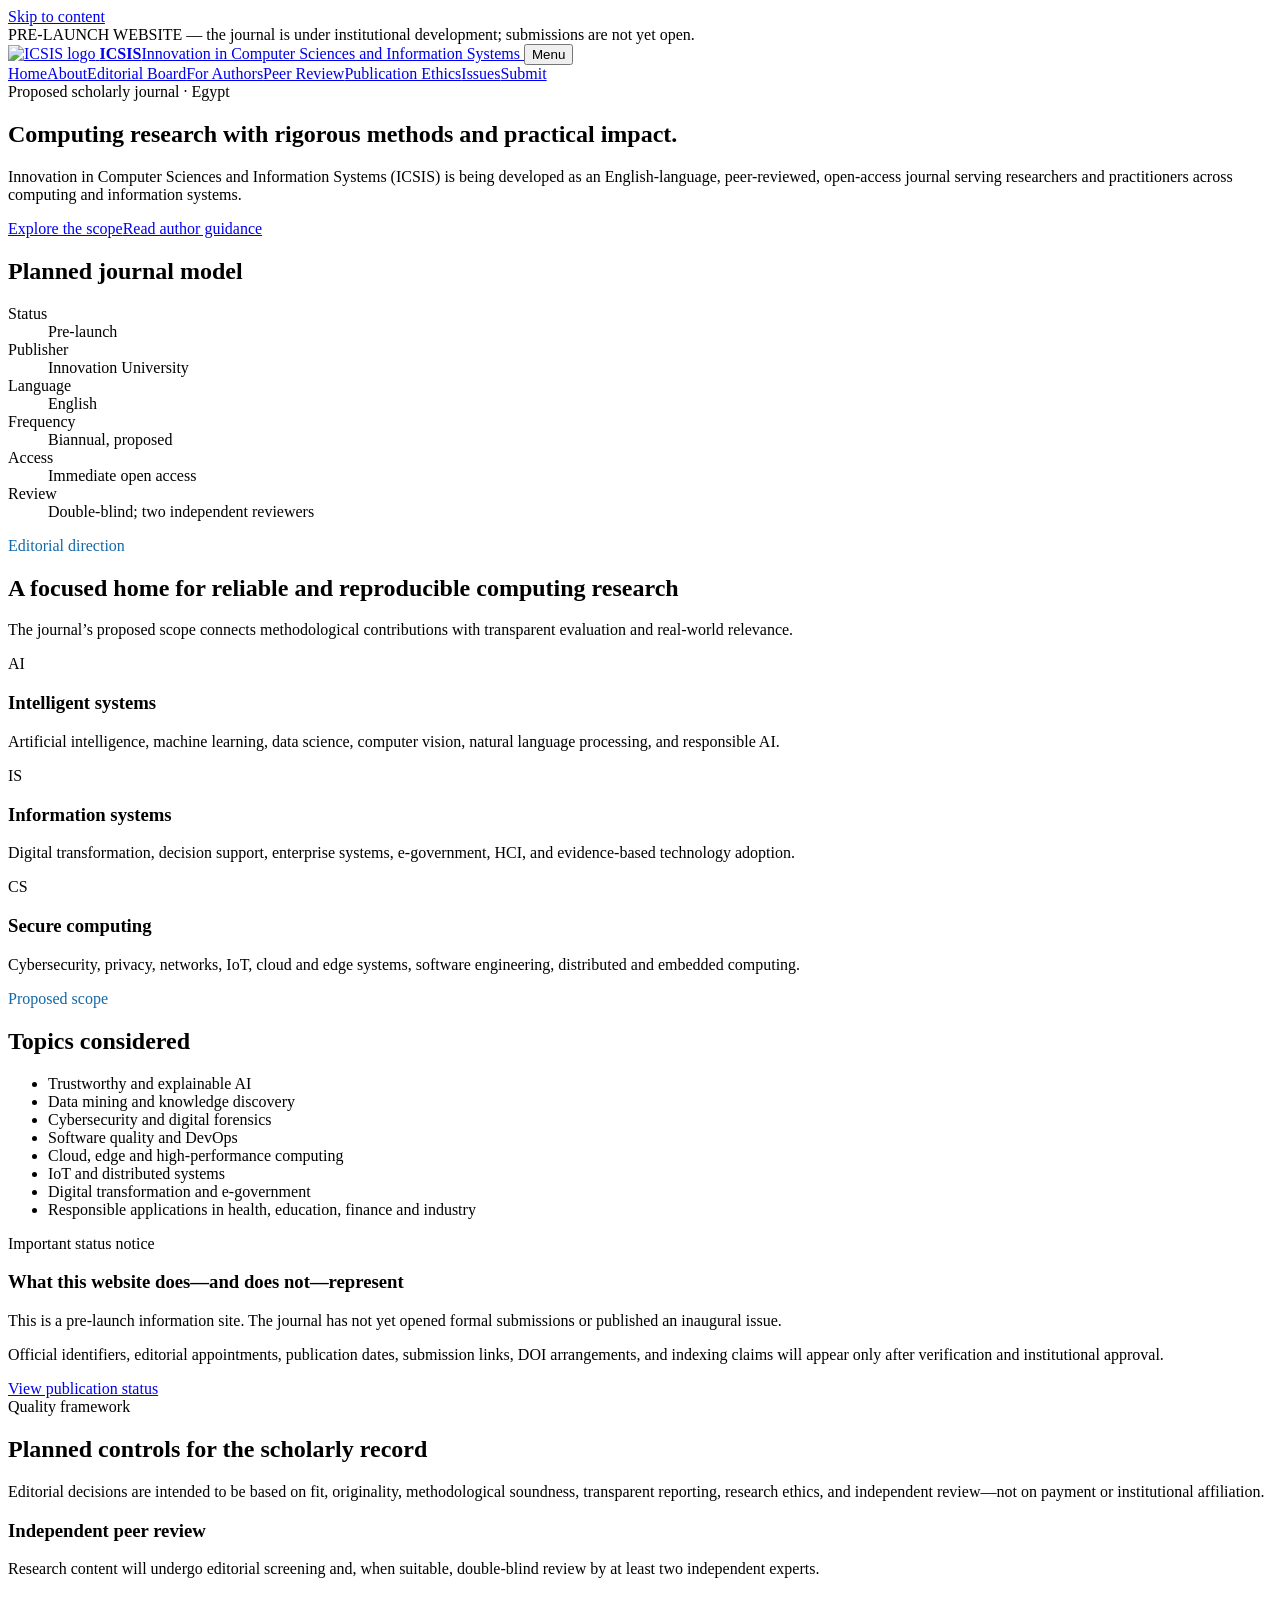
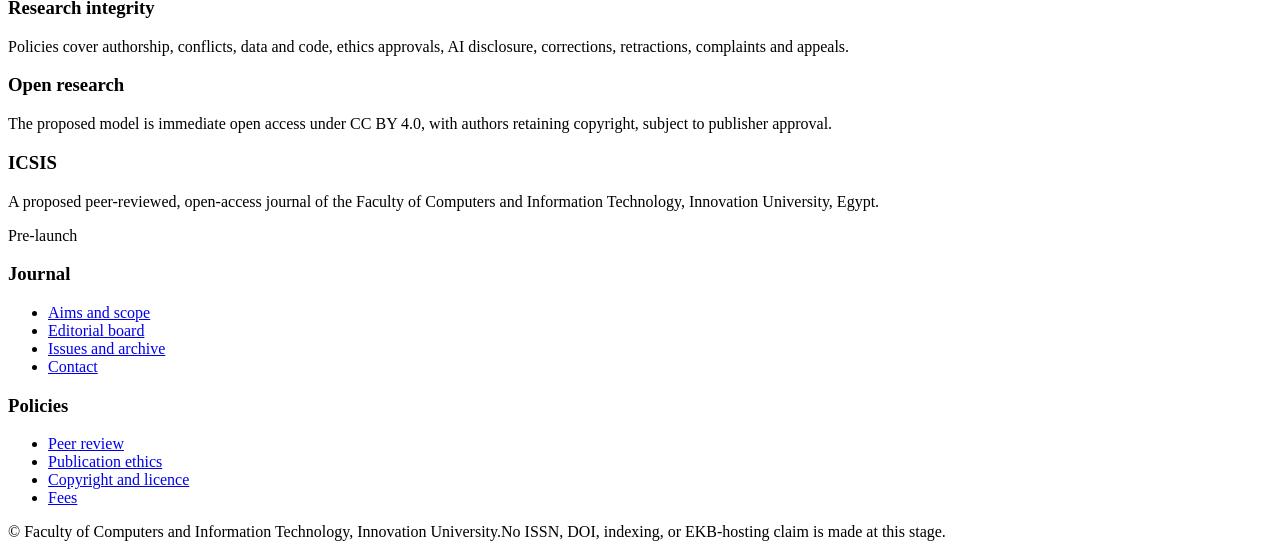
==== index.html @ dca1636f "Add files via upload" ====
<!doctype html><html lang="en"><head><meta charset="utf-8"><meta name="viewport" content="width=device-width,initial-scale=1"><meta name="description" content="ICSIS pre-launch journal website."><meta name="robots" content="noindex,nofollow"><title>Home | ICSIS</title><link rel="icon" href="assets/logo.svg" type="image/svg+xml"><link rel="stylesheet" href="assets/styles.css"></head><body><a class="skip-link" href="#main">Skip to content</a>
<div class="status-bar">PRE-LAUNCH WEBSITE — the journal is under institutional development; submissions are not yet open.</div>
<header class="site-header">
  <div class="container header-inner">
    <a class="brand" href="index.html" aria-label="ICSIS home">
      <img class="brand-mark" src="assets/logo.svg" alt="ICSIS logo">
      <span class="brand-text"><strong>ICSIS</strong><span>Innovation in Computer Sciences and Information Systems</span></span>
    </a>
    <button class="nav-toggle" type="button" aria-expanded="false" aria-controls="site-nav">Menu</button>
    <nav class="site-nav" id="site-nav" aria-label="Primary navigation"><a href="index.html" aria-current="page">Home</a><a href="about.html">About</a><a href="editorial-board.html">Editorial Board</a><a href="authors.html">For Authors</a><a href="peer-review.html">Peer Review</a><a href="ethics.html">Publication Ethics</a><a href="current-issue.html">Issues</a><a href="submit.html" class="nav-cta">Submit</a></nav>
  </div>
</header><main id="main">
<section class="hero"><div class="container hero-grid"><div><span class="eyebrow">Proposed scholarly journal · Egypt</span><h1>Computing research with rigorous methods and practical impact.</h1><p>Innovation in Computer Sciences and Information Systems (ICSIS) is being developed as an English-language, peer-reviewed, open-access journal serving researchers and practitioners across computing and information systems.</p><div class="actions"><a class="btn btn-primary" href="about.html">Explore the scope</a><a class="btn btn-secondary" href="authors.html">Read author guidance</a></div></div><aside class="hero-card" aria-label="Planned journal model"><h2>Planned journal model</h2><dl><div class="fact"><dt>Status</dt><dd>Pre-launch</dd></div><div class="fact"><dt>Publisher</dt><dd>Innovation University</dd></div><div class="fact"><dt>Language</dt><dd>English</dd></div><div class="fact"><dt>Frequency</dt><dd>Biannual, proposed</dd></div><div class="fact"><dt>Access</dt><dd>Immediate open access</dd></div><div class="fact"><dt>Review</dt><dd>Double-blind; two independent reviewers</dd></div></dl></aside></div></section>
<section class="section"><div class="container"><div class="section-head"><span class="eyebrow" style="color:#1468a8">Editorial direction</span><h2>A focused home for reliable and reproducible computing research</h2><p>The journal’s proposed scope connects methodological contributions with transparent evaluation and real-world relevance.</p></div><div class="grid-3"><article class="card"><div class="card-icon">AI</div><h3>Intelligent systems</h3><p>Artificial intelligence, machine learning, data science, computer vision, natural language processing, and responsible AI.</p></article><article class="card"><div class="card-icon">IS</div><h3>Information systems</h3><p>Digital transformation, decision support, enterprise systems, e-government, HCI, and evidence-based technology adoption.</p></article><article class="card"><div class="card-icon">CS</div><h3>Secure computing</h3><p>Cybersecurity, privacy, networks, IoT, cloud and edge systems, software engineering, distributed and embedded computing.</p></article></div></div></section>
<section class="section section-soft"><div class="container grid-2"><div><div class="section-head"><span class="eyebrow" style="color:#1468a8">Proposed scope</span><h2>Topics considered</h2></div><ul class="topic-list"><li>Trustworthy and explainable AI</li><li>Data mining and knowledge discovery</li><li>Cybersecurity and digital forensics</li><li>Software quality and DevOps</li><li>Cloud, edge and high-performance computing</li><li>IoT and distributed systems</li><li>Digital transformation and e-government</li><li>Responsible applications in health, education, finance and industry</li></ul></div><div class="card"><span class="badge badge-warn">Important status notice</span><h3>What this website does—and does not—represent</h3><p>This is a pre-launch information site. The journal has not yet opened formal submissions or published an inaugural issue.</p><p>Official identifiers, editorial appointments, publication dates, submission links, DOI arrangements, and indexing claims will appear only after verification and institutional approval.</p><a class="btn btn-dark" href="current-issue.html">View publication status</a></div></div></section>
<section class="section section-dark"><div class="container"><div class="section-head"><span class="eyebrow">Quality framework</span><h2>Planned controls for the scholarly record</h2><p>Editorial decisions are intended to be based on fit, originality, methodological soundness, transparent reporting, research ethics, and independent review—not on payment or institutional affiliation.</p></div><div class="grid-3"><article class="card"><h3>Independent peer review</h3><p>Research content will undergo editorial screening and, when suitable, double-blind review by at least two independent experts.</p></article><article class="card"><h3>Research integrity</h3><p>Policies cover authorship, conflicts, data and code, ethics approvals, AI disclosure, corrections, retractions, complaints and appeals.</p></article><article class="card"><h3>Open research</h3><p>The proposed model is immediate open access under CC BY 4.0, with authors retaining copyright, subject to publisher approval.</p></article></div></div></section>
</main><footer class="site-footer">
  <div class="container">
    <div class="footer-grid">
      <div><h3>ICSIS</h3><p>A proposed peer-reviewed, open-access journal of the Faculty of Computers and Information Technology, Innovation University, Egypt.</p><p><span class="badge badge-warn">Pre-launch</span></p></div>
      <div><h3>Journal</h3><ul class="footer-links"><li><a href="about.html">Aims and scope</a></li><li><a href="editorial-board.html">Editorial board</a></li><li><a href="current-issue.html">Issues and archive</a></li><li><a href="contact.html">Contact</a></li></ul></div>
      <div><h3>Policies</h3><ul class="footer-links"><li><a href="peer-review.html">Peer review</a></li><li><a href="ethics.html">Publication ethics</a></li><li><a href="authors.html#copyright">Copyright and licence</a></li><li><a href="authors.html#fees">Fees</a></li></ul></div>
    </div>
    <div class="footer-bottom"><span>© <span data-year></span> Faculty of Computers and Information Technology, Innovation University.</span><span>No ISSN, DOI, indexing, or EKB-hosting claim is made at this stage.</span></div>
  </div>
</footer><script src="assets/script.js"></script></body></html>
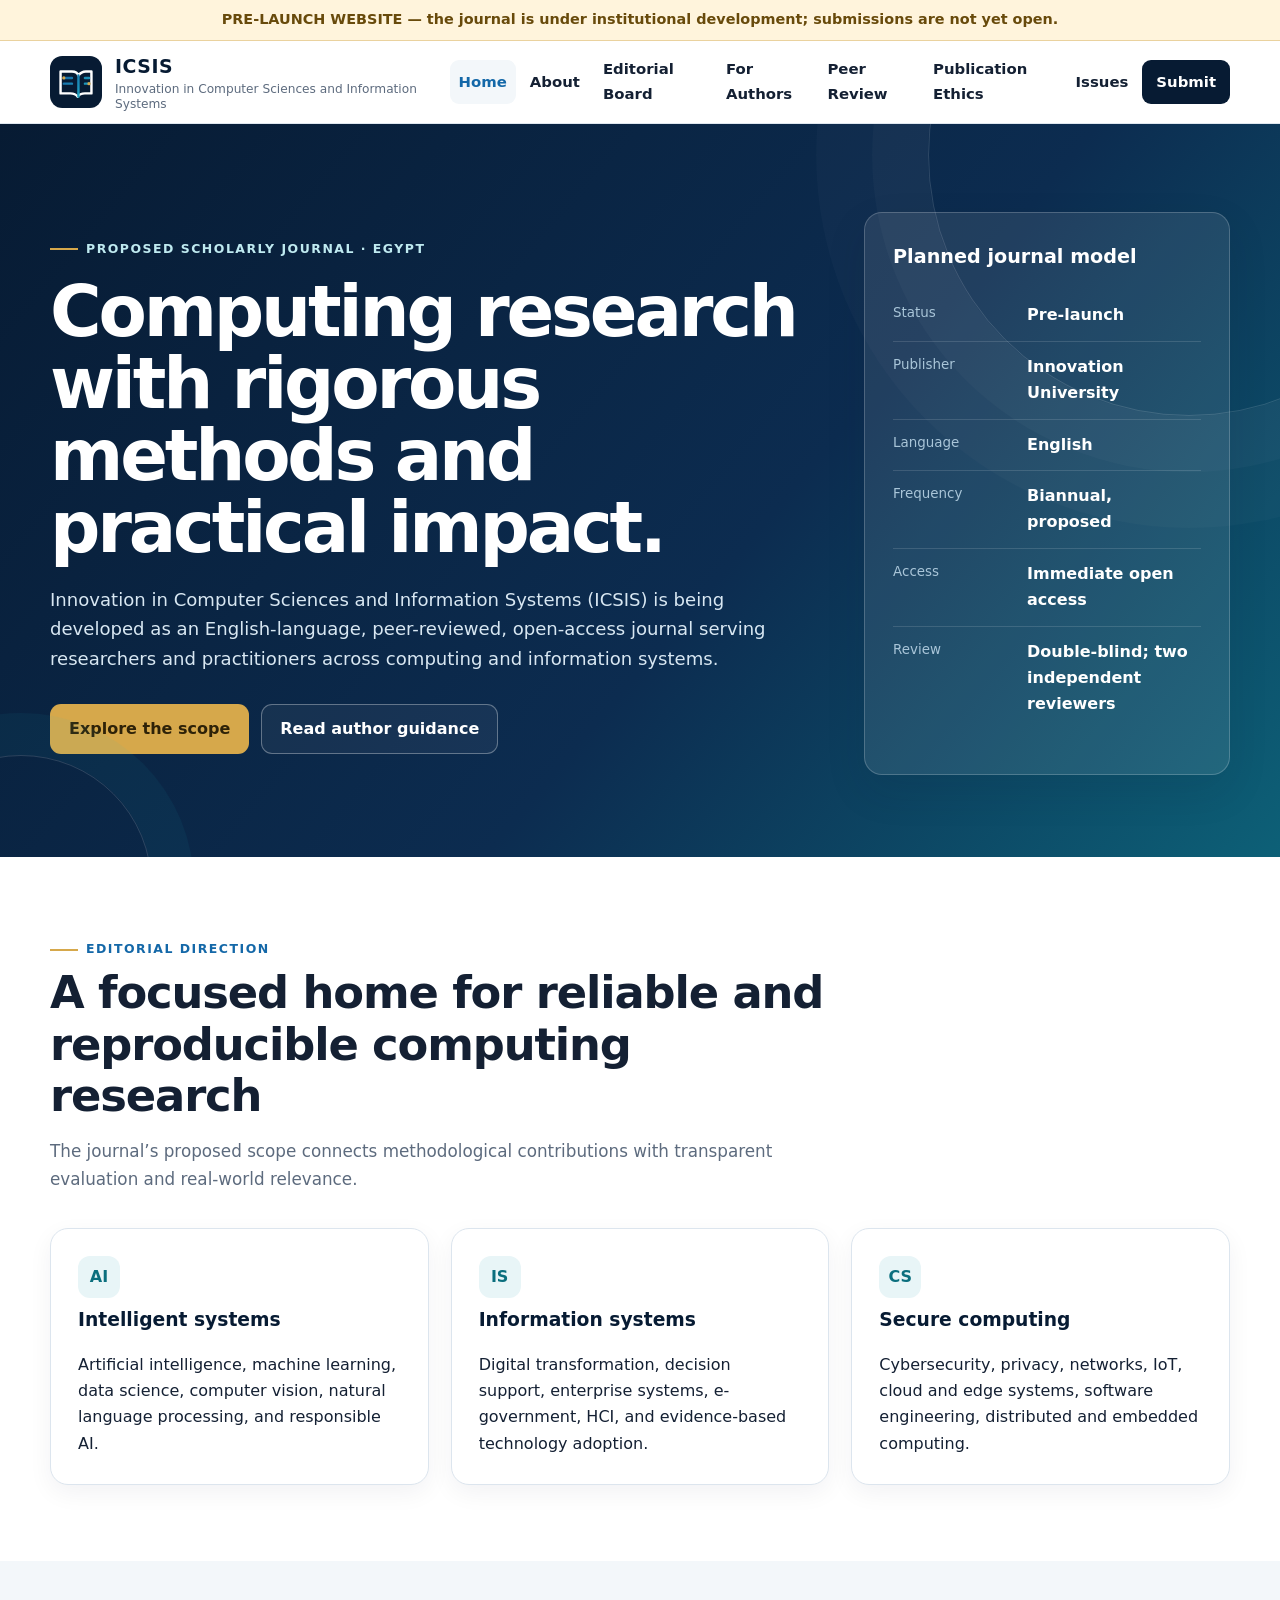
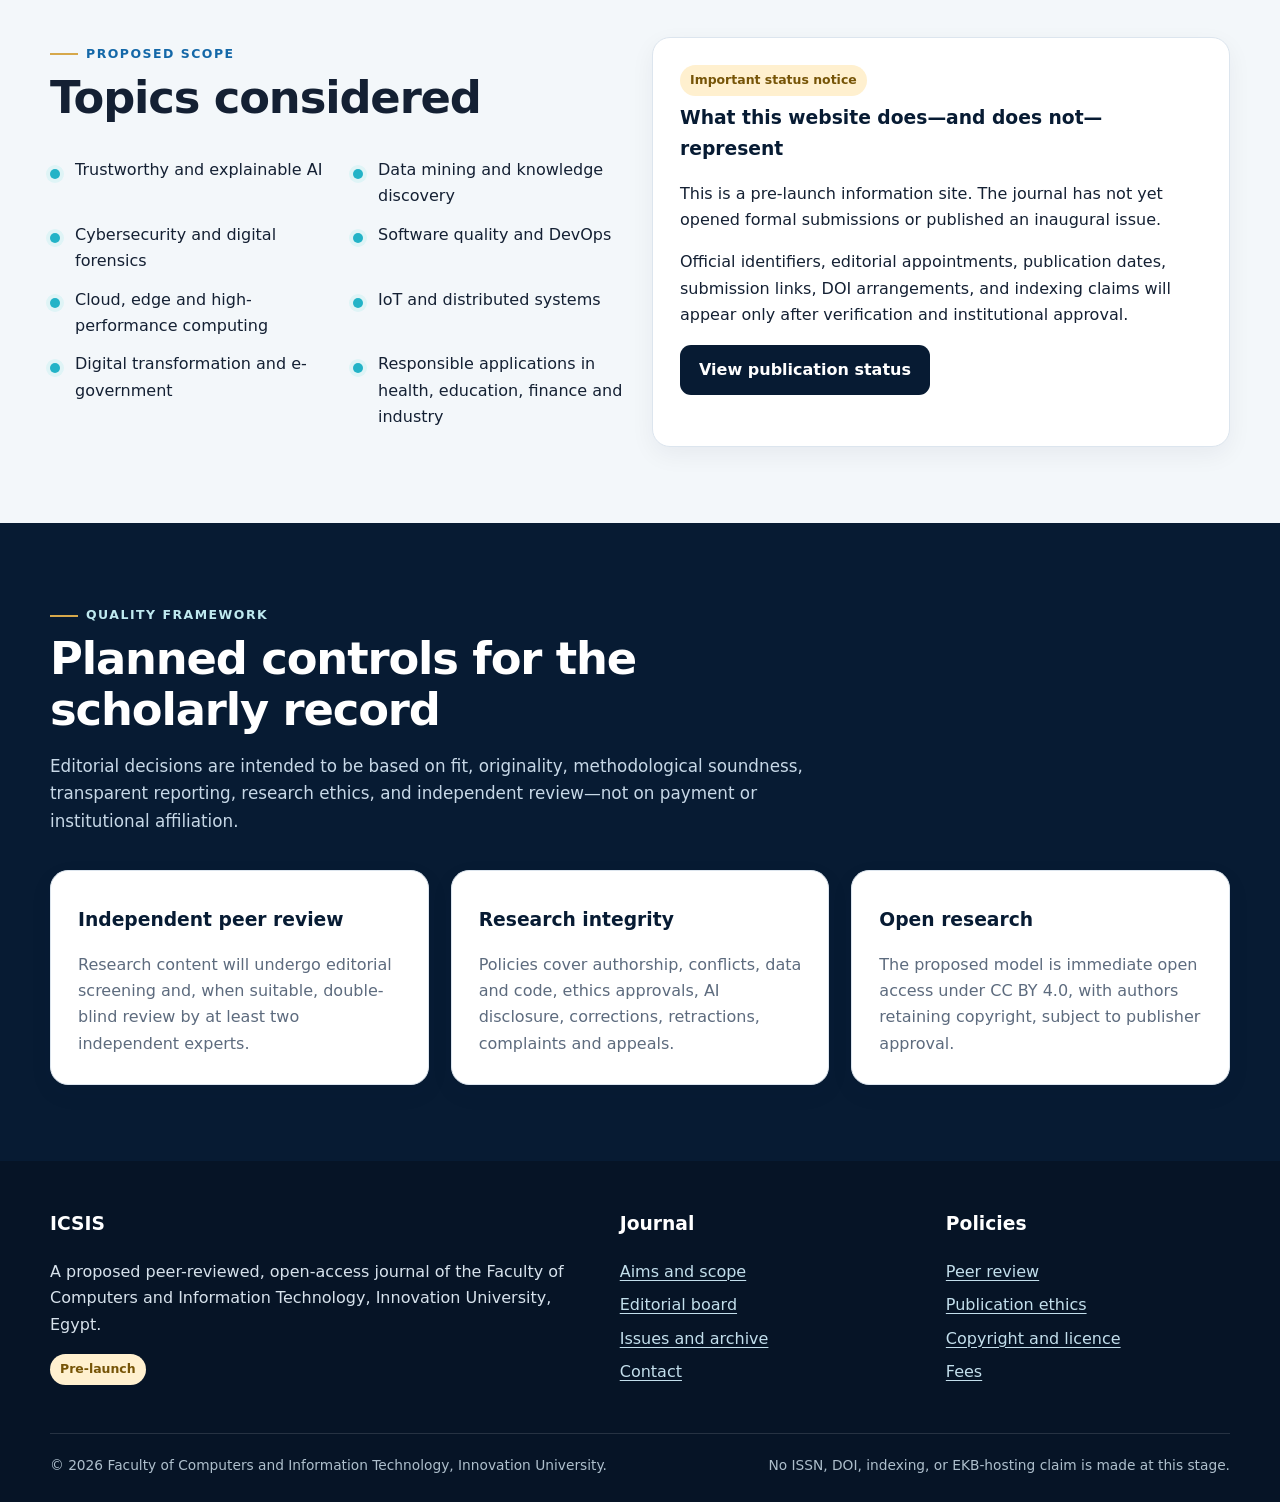
==== commit 9860d586: "Add files via upload" ====
--- a/index.html
+++ b/index.html
@@ -1,9 +1,9 @@
-<!doctype html><html lang="en"><head><meta charset="utf-8"><meta name="viewport" content="width=device-width,initial-scale=1"><meta name="description" content="ICSIS pre-launch journal website."><meta name="robots" content="noindex,nofollow"><title>Home | ICSIS</title><link rel="icon" href="assets/logo.svg" type="image/svg+xml"><link rel="stylesheet" href="assets/styles.css"></head><body><a class="skip-link" href="#main">Skip to content</a>
+<!doctype html><html lang="en"><head><meta charset="utf-8"><meta name="viewport" content="width=device-width,initial-scale=1"><meta name="description" content="ICSIS pre-launch journal website."><meta name="robots" content="noindex,nofollow"><title>Home | ICSIS</title><link rel="icon" href="logo.svg" type="image/svg+xml"><link rel="stylesheet" href="styles.css"></head><body><a class="skip-link" href="#main">Skip to content</a>
 <div class="status-bar">PRE-LAUNCH WEBSITE — the journal is under institutional development; submissions are not yet open.</div>
 <header class="site-header">
   <div class="container header-inner">
     <a class="brand" href="index.html" aria-label="ICSIS home">
-      <img class="brand-mark" src="assets/logo.svg" alt="ICSIS logo">
+      <img class="brand-mark" src="logo.svg" alt="ICSIS logo">
       <span class="brand-text"><strong>ICSIS</strong><span>Innovation in Computer Sciences and Information Systems</span></span>
     </a>
     <button class="nav-toggle" type="button" aria-expanded="false" aria-controls="site-nav">Menu</button>
@@ -23,4 +23,4 @@
     </div>
     <div class="footer-bottom"><span>© <span data-year></span> Faculty of Computers and Information Technology, Innovation University.</span><span>No ISSN, DOI, indexing, or EKB-hosting claim is made at this stage.</span></div>
   </div>
-</footer><script src="assets/script.js"></script></body></html>+</footer><script src="script.js"></script></body></html>
--- a/styles.css
+++ b/styles.css
@@ -0,0 +1,173 @@
+
+:root {
+  --navy: #071b33;
+  --navy-2: #0c2c50;
+  --blue: #1468a8;
+  --cyan: #23b3c7;
+  --gold: #d6a84b;
+  --ink: #142033;
+  --muted: #5d6b7e;
+  --line: #dce5ee;
+  --soft: #f3f7fa;
+  --white: #ffffff;
+  --danger: #a83b32;
+  --success: #1d704e;
+  --max: 1180px;
+  --shadow: 0 16px 40px rgba(7, 27, 51, .10);
+  --radius: 18px;
+}
+* { box-sizing: border-box; }
+html { scroll-behavior: smooth; }
+body {
+  margin: 0;
+  color: var(--ink);
+  font-family: Inter, ui-sans-serif, system-ui, -apple-system, BlinkMacSystemFont, "Segoe UI", Arial, sans-serif;
+  line-height: 1.65;
+  background: var(--white);
+}
+a { color: var(--blue); text-decoration-thickness: 1px; text-underline-offset: 3px; }
+a:hover { color: var(--navy); }
+img, svg { max-width: 100%; }
+.container { width: min(var(--max), calc(100% - 38px)); margin-inline: auto; }
+.skip-link { position: absolute; left: -9999px; top: 8px; z-index: 9999; background: #fff; color: #000; padding: 10px 14px; }
+.skip-link:focus { left: 8px; }
+.status-bar {
+  background: #fff4dc;
+  color: #684a0b;
+  border-bottom: 1px solid #ead29e;
+  text-align: center;
+  padding: 8px 18px;
+  font-size: .9rem;
+  font-weight: 700;
+}
+.site-header {
+  position: sticky; top: 0; z-index: 1000;
+  background: rgba(255,255,255,.96);
+  backdrop-filter: blur(14px);
+  border-bottom: 1px solid rgba(220,229,238,.9);
+}
+.header-inner { min-height: 82px; display: flex; align-items: center; justify-content: space-between; gap: 24px; }
+.brand { display: flex; align-items: center; gap: 13px; text-decoration: none; min-width: 280px; }
+.brand-mark { width: 52px; height: 52px; flex: 0 0 auto; }
+.brand-text strong { display:block; color: var(--navy); font-size: 1.18rem; letter-spacing: .03em; }
+.brand-text span { display:block; color: var(--muted); font-size: .76rem; line-height: 1.25; }
+.nav-toggle { display:none; border:1px solid var(--line); background:#fff; border-radius:10px; padding:9px 11px; font:inherit; }
+.site-nav { display:flex; align-items:center; gap: 5px; }
+.site-nav a { color: var(--ink); text-decoration:none; font-weight:650; font-size:.93rem; padding:10px 9px; border-radius:9px; }
+.site-nav a:hover, .site-nav a[aria-current="page"] { background: var(--soft); color: var(--blue); }
+.site-nav .nav-cta { background: var(--navy); color:#fff; padding-inline:14px; }
+.site-nav .nav-cta:hover { background:var(--blue); color:#fff; }
+.hero {
+  position: relative; overflow:hidden;
+  background: linear-gradient(130deg, var(--navy) 0%, var(--navy-2) 58%, #0d6077 100%);
+  color:#fff; padding: 88px 0 82px;
+}
+.hero:before, .hero:after { content:""; position:absolute; border-radius:50%; border:1px solid rgba(255,255,255,.14); }
+.hero:before { width:520px; height:520px; right:-170px; top:-230px; box-shadow:0 0 0 56px rgba(255,255,255,.025), 0 0 0 112px rgba(255,255,255,.018); }
+.hero:after { width:260px; height:260px; left:-110px; bottom:-160px; box-shadow:0 0 0 42px rgba(35,179,199,.06); }
+.hero-grid { position:relative; display:grid; grid-template-columns: 1.35fr .65fr; gap:54px; align-items:center; }
+.eyebrow { display:inline-flex; align-items:center; gap:8px; text-transform:uppercase; letter-spacing:.12em; font-size:.78rem; font-weight:800; color:#bfeaf0; }
+.eyebrow:before { content:""; width:28px; height:2px; background:var(--gold); }
+h1 { font-size: clamp(2.35rem, 5.5vw, 4.7rem); line-height:1.02; margin:18px 0 20px; letter-spacing:-.045em; }
+.hero p { font-size:1.13rem; color:#d8e7f2; max-width:760px; }
+.actions { display:flex; flex-wrap:wrap; gap:12px; margin-top:30px; }
+.btn { display:inline-flex; align-items:center; justify-content:center; gap:8px; min-height:46px; padding:11px 18px; border-radius:11px; border:1px solid transparent; text-decoration:none; font-weight:750; }
+.btn-primary { background:var(--gold); color:#2e2208; }
+.btn-primary:hover { background:#edc876; color:#1c1608; }
+.btn-secondary { border-color:rgba(255,255,255,.32); color:#fff; background:rgba(255,255,255,.05); }
+.btn-secondary:hover { background:rgba(255,255,255,.13); color:#fff; }
+.btn-dark { background:var(--navy); color:#fff; }
+.btn-dark:hover { background:var(--blue); color:#fff; }
+.hero-card { background:rgba(255,255,255,.09); border:1px solid rgba(255,255,255,.2); border-radius:var(--radius); padding:28px; box-shadow:var(--shadow); }
+.hero-card h2 { margin:0 0 18px; font-size:1.2rem; }
+.fact { display:grid; grid-template-columns:120px 1fr; gap:14px; padding:12px 0; border-top:1px solid rgba(255,255,255,.13); }
+.fact:first-of-type { border-top:0; }
+.fact dt { color:#a9c5d8; font-size:.84rem; }
+.fact dd { margin:0; font-weight:700; }
+.section { padding:76px 0; }
+.section-soft { background:var(--soft); }
+.section-dark { background:var(--navy); color:#fff; }
+.section-head { max-width:780px; margin-bottom:34px; }
+.section-head h2, .page-hero h1 { color:inherit; }
+.section-head h2 { font-size:clamp(1.9rem,3.5vw,3rem); line-height:1.15; margin:7px 0 12px; letter-spacing:-.025em; }
+.section-head p { color:var(--muted); font-size:1.05rem; }
+.section-dark .section-head p { color:#c7d8e7; }
+.grid-3 { display:grid; grid-template-columns:repeat(3,1fr); gap:22px; }
+.grid-2 { display:grid; grid-template-columns:repeat(2,1fr); gap:24px; }
+.card { background:#fff; border:1px solid var(--line); border-radius:var(--radius); padding:27px; box-shadow:0 8px 24px rgba(7,27,51,.055); }
+.card h3 { margin:7px 0 10px; color:var(--navy); }
+.card p:last-child { margin-bottom:0; }
+.card-icon { width:42px; height:42px; display:grid; place-items:center; border-radius:12px; background:#e8f5f7; color:#0b6f7e; font-weight:900; }
+.topic-list { display:grid; grid-template-columns:repeat(2,1fr); gap:12px 28px; padding:0; list-style:none; }
+.topic-list li { position:relative; padding-left:25px; }
+.topic-list li:before { content:""; position:absolute; left:0; top:.72em; width:10px; height:10px; border-radius:50%; background:var(--cyan); box-shadow:0 0 0 4px #dff4f6; }
+.notice { border-left:5px solid var(--gold); background:#fff8e7; padding:18px 20px; border-radius:0 12px 12px 0; color:#59410d; }
+.notice-danger { border-color:#bd4b42; background:#fff0ef; color:#6f2620; }
+.notice-info { border-color:var(--blue); background:#eef7fc; color:#173d58; }
+.page-hero { background:linear-gradient(135deg,var(--navy),#103c63); color:#fff; padding:58px 0; }
+.page-hero h1 { font-size:clamp(2.2rem,4.5vw,3.8rem); margin:9px 0 13px; }
+.page-hero p { max-width:780px; color:#d5e5f1; font-size:1.08rem; }
+.content-wrap { display:grid; grid-template-columns:minmax(0,1fr) 270px; gap:48px; align-items:start; }
+.prose h2 { color:var(--navy); margin-top:2.2em; scroll-margin-top:120px; }
+.prose h2:first-child { margin-top:0; }
+.prose h3 { color:#193d60; margin-top:1.7em; }
+.prose li { margin:.35em 0; }
+.prose table { width:100%; border-collapse:collapse; margin:24px 0; font-size:.95rem; }
+.prose th, .prose td { border:1px solid var(--line); text-align:left; vertical-align:top; padding:12px 13px; }
+.prose th { background:var(--navy); color:#fff; }
+.prose tr:nth-child(even) td { background:#f8fafc; }
+.sidebar { position:sticky; top:114px; border:1px solid var(--line); border-radius:14px; padding:20px; background:#fff; }
+.sidebar strong { display:block; margin-bottom:9px; color:var(--navy); }
+.sidebar a { display:block; text-decoration:none; padding:7px 0; color:var(--muted); border-bottom:1px solid #edf1f5; }
+.sidebar a:last-child { border-bottom:0; }
+.sidebar a:hover { color:var(--blue); }
+.step { display:grid; grid-template-columns:48px 1fr; gap:16px; padding:18px 0; border-bottom:1px solid var(--line); }
+.step:last-child { border-bottom:0; }
+.step-number { width:42px; height:42px; border-radius:50%; display:grid; place-items:center; background:var(--navy); color:#fff; font-weight:900; }
+.badge { display:inline-flex; padding:5px 10px; border-radius:999px; font-size:.78rem; font-weight:800; background:#e8f5f7; color:#0b6f7e; }
+.badge-warn { background:#fff0cf; color:#765407; }
+.badge-muted { background:#edf1f5; color:#526174; }
+.person-card { display:grid; grid-template-columns:64px 1fr; gap:16px; align-items:start; }
+.avatar { width:64px; height:64px; border-radius:15px; background:linear-gradient(145deg,#dceaf2,#f7fafc); display:grid; place-items:center; color:var(--blue); font-weight:900; font-size:1.25rem; }
+.meta { color:var(--muted); font-size:.92rem; }
+.empty-state { border:2px dashed #cbd8e4; border-radius:var(--radius); padding:36px; text-align:center; background:#f9fbfc; }
+.contact-grid { display:grid; grid-template-columns:1fr 1fr; gap:24px; }
+.contact-item { background:#fff; border:1px solid var(--line); border-radius:14px; padding:22px; }
+.site-footer { background:#061426; color:#d7e2ec; padding:48px 0 26px; }
+.footer-grid { display:grid; grid-template-columns:1.3fr .7fr .7fr; gap:42px; }
+.site-footer h3 { color:#fff; margin-top:0; }
+.site-footer a { color:#c3dfec; }
+.footer-links { list-style:none; padding:0; margin:0; }
+.footer-links li { margin:7px 0; }
+.footer-bottom { border-top:1px solid rgba(255,255,255,.13); margin-top:32px; padding-top:20px; font-size:.86rem; color:#aebfcc; display:flex; justify-content:space-between; gap:20px; }
+.code { font-family:ui-monospace,SFMono-Regular,Menlo,Consolas,monospace; background:#edf2f6; border-radius:6px; padding:2px 6px; }
+@media (max-width: 960px) {
+  .nav-toggle { display:block; }
+  .site-nav { display:none; position:absolute; left:18px; right:18px; top:82px; background:#fff; padding:13px; border:1px solid var(--line); border-radius:14px; box-shadow:var(--shadow); flex-direction:column; align-items:stretch; }
+  .site-nav.open { display:flex; }
+  .site-nav a { padding:11px 13px; }
+  .hero-grid, .content-wrap, .footer-grid { grid-template-columns:1fr; }
+  .hero { padding-top:60px; }
+  .sidebar { position:static; }
+  .grid-3 { grid-template-columns:1fr 1fr; }
+}
+@media (max-width: 680px) {
+  .container { width:min(100% - 24px,var(--max)); }
+  .brand { min-width:0; }
+  .brand-text span { display:none; }
+  .grid-3, .grid-2, .topic-list, .contact-grid { grid-template-columns:1fr; }
+  .fact { grid-template-columns:1fr; gap:2px; }
+  .hero-card { padding:22px; }
+  .section { padding:56px 0; }
+  .footer-bottom { flex-direction:column; }
+  .prose table { display:block; overflow-x:auto; }
+}
+@media print {
+  .status-bar, .site-header, .sidebar, .site-footer, .actions { display:none !important; }
+  .page-hero { color:#000; background:#fff; padding:20px 0; }
+  .page-hero p { color:#333; }
+  .section { padding:20px 0; }
+  .content-wrap { display:block; }
+}
+.section-dark .card { color: var(--ink); }
+.section-dark .card p { color: var(--muted); }
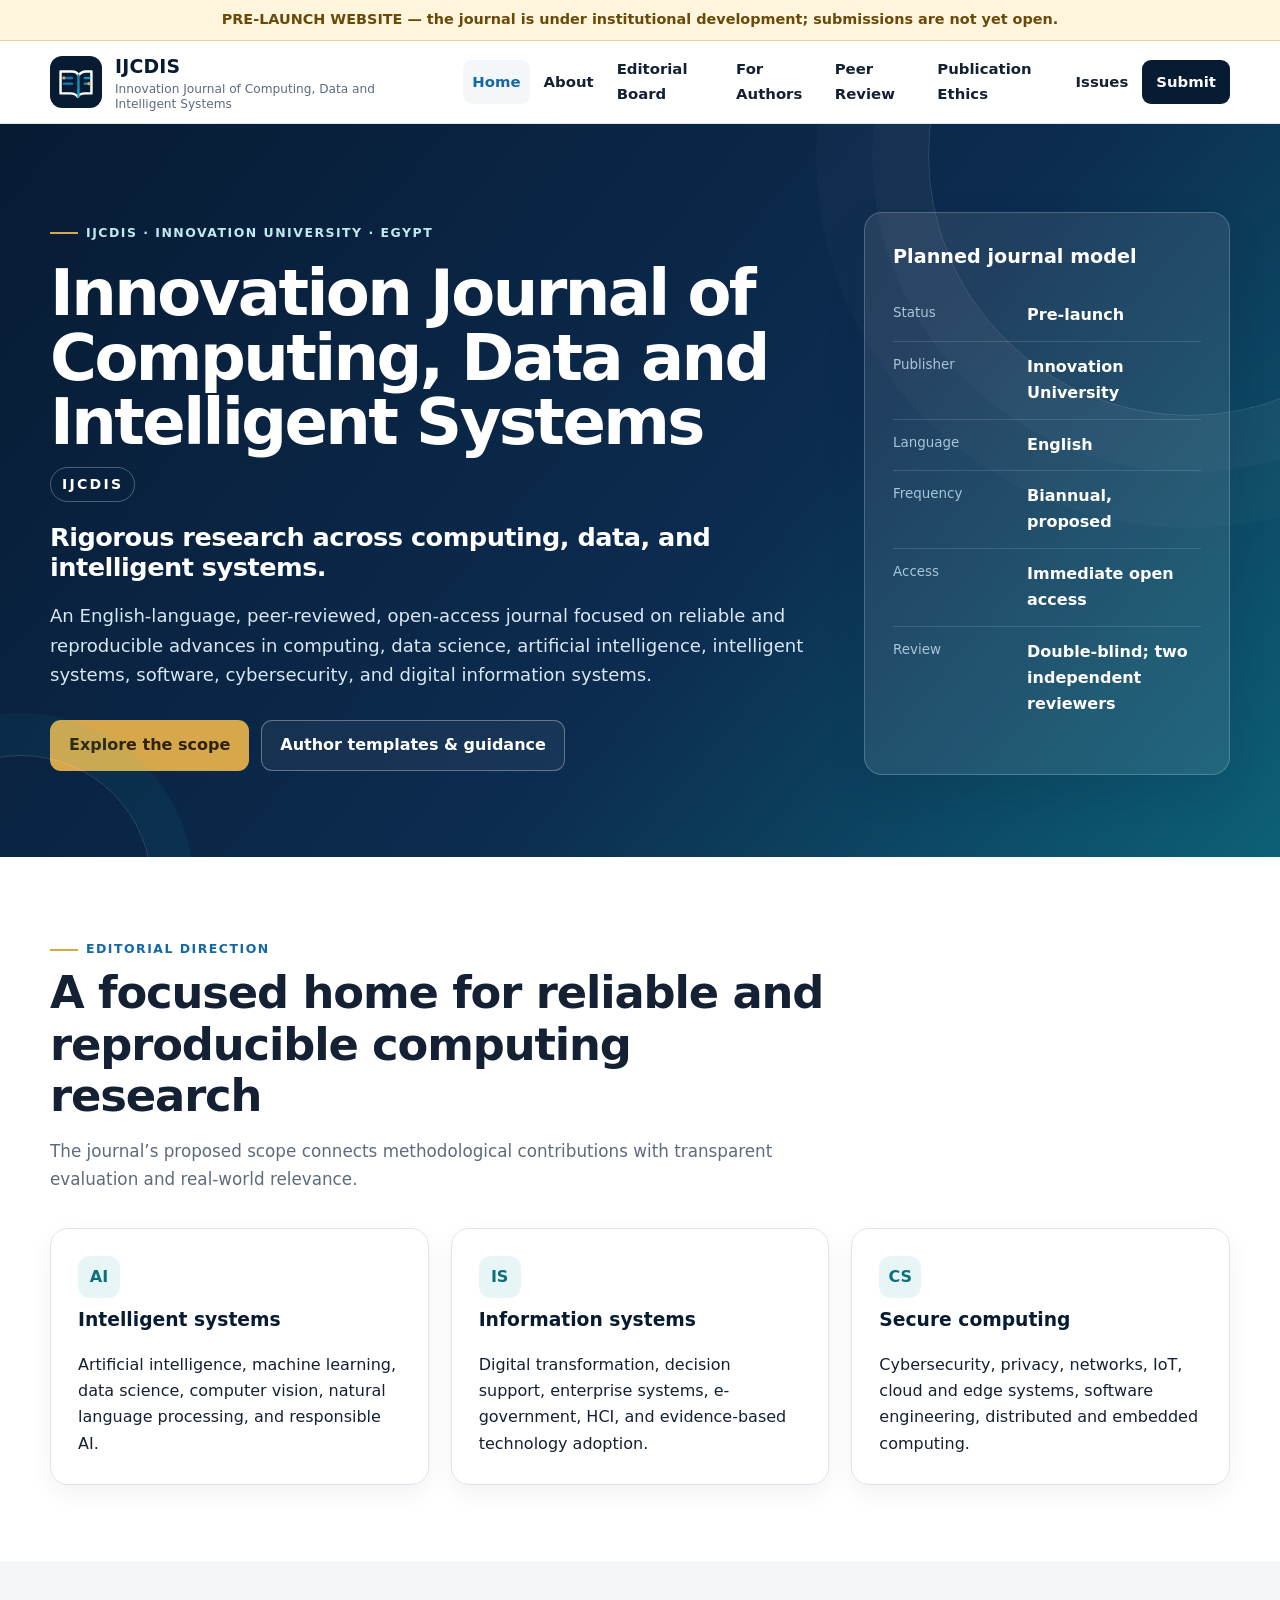
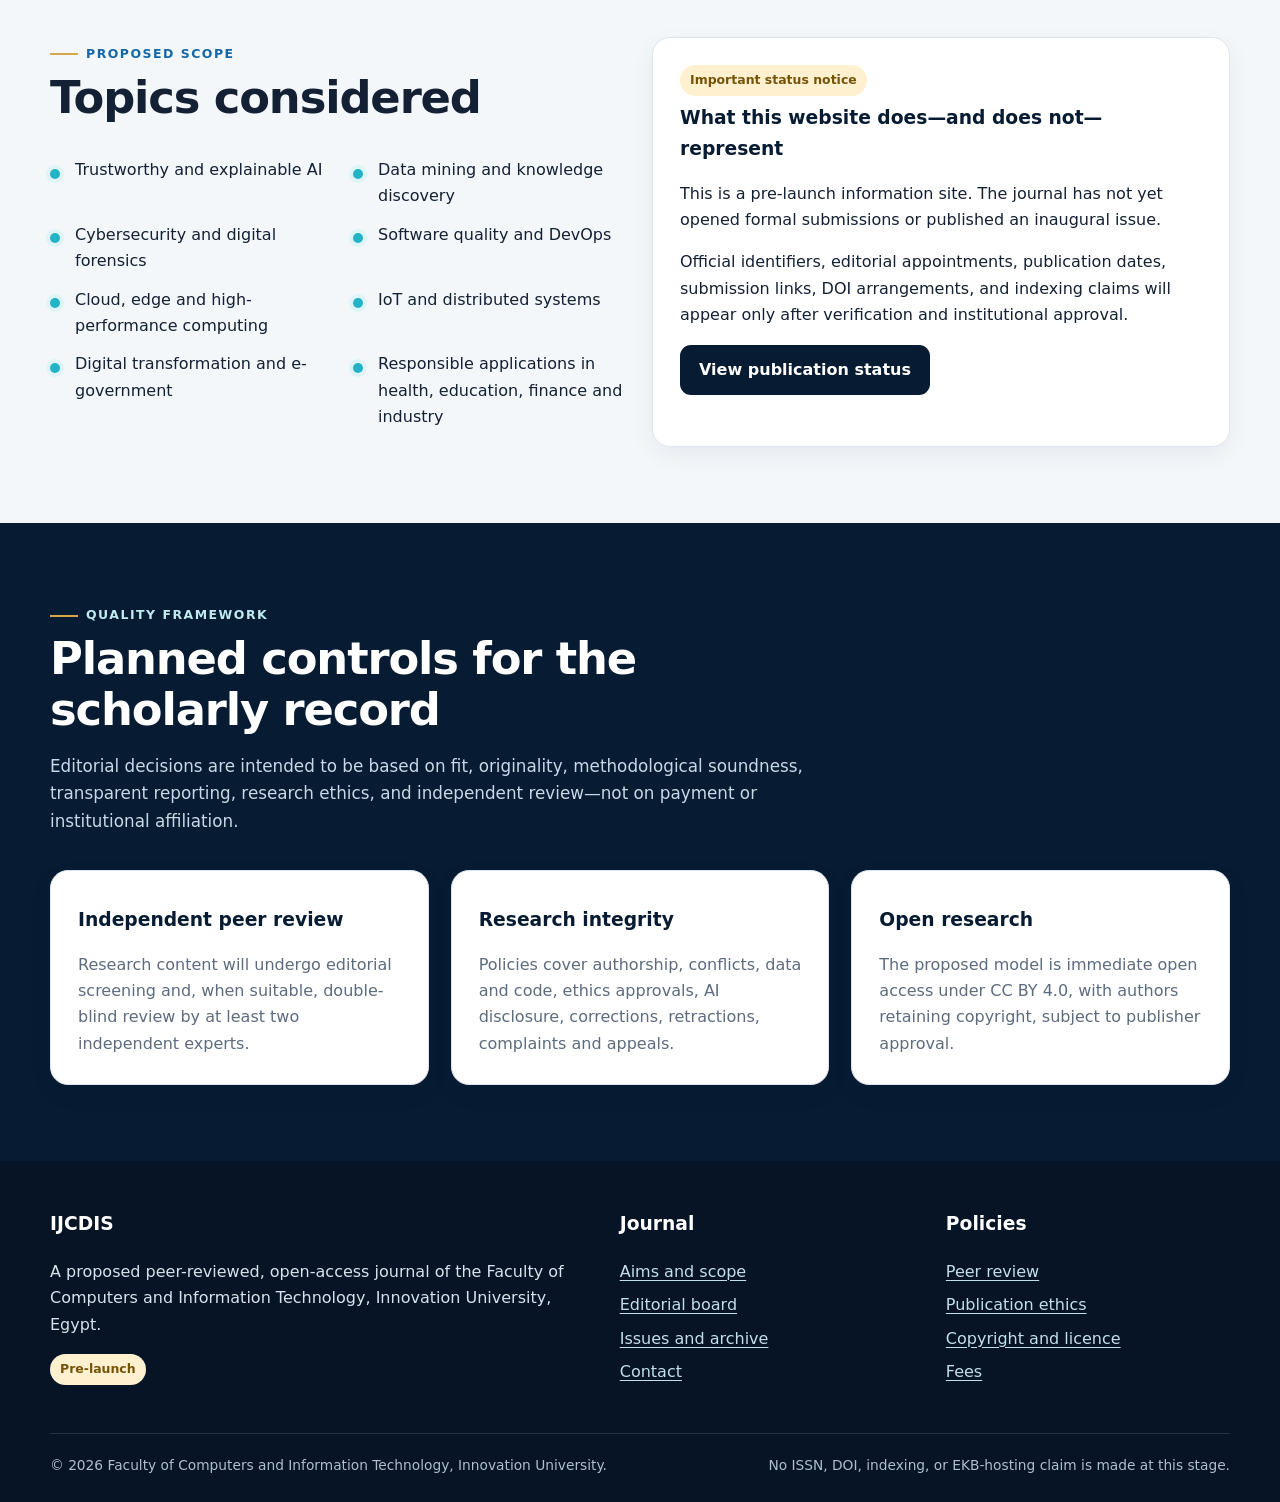
==== commit 81330d19: "Add files via upload" ====
--- a/index.html
+++ b/index.html
@@ -1,23 +1,23 @@
-<!doctype html><html lang="en"><head><meta charset="utf-8"><meta name="viewport" content="width=device-width,initial-scale=1"><meta name="description" content="ICSIS pre-launch journal website."><meta name="robots" content="noindex,nofollow"><title>Home | ICSIS</title><link rel="icon" href="logo.svg" type="image/svg+xml"><link rel="stylesheet" href="styles.css"></head><body><a class="skip-link" href="#main">Skip to content</a>
+<!doctype html><html lang="en"><head><meta charset="utf-8"><meta name="viewport" content="width=device-width,initial-scale=1"><meta name="description" content="IJCDIS pre-launch journal website."><meta name="robots" content="noindex,nofollow"><title>IJCDIS | Innovation Journal of Computing, Data and Intelligent Systems</title><link rel="icon" href="logo.svg" type="image/svg+xml"><link rel="stylesheet" href="styles.css"></head><body><a class="skip-link" href="#main">Skip to content</a>
 <div class="status-bar">PRE-LAUNCH WEBSITE — the journal is under institutional development; submissions are not yet open.</div>
 <header class="site-header">
   <div class="container header-inner">
-    <a class="brand" href="index.html" aria-label="ICSIS home">
-      <img class="brand-mark" src="logo.svg" alt="ICSIS logo">
-      <span class="brand-text"><strong>ICSIS</strong><span>Innovation in Computer Sciences and Information Systems</span></span>
+    <a class="brand" href="index.html" aria-label="IJCDIS home">
+      <img class="brand-mark" src="logo.svg" alt="IJCDIS logo">
+      <span class="brand-text"><strong>IJCDIS</strong><span>Innovation Journal of Computing, Data and Intelligent Systems</span></span>
     </a>
     <button class="nav-toggle" type="button" aria-expanded="false" aria-controls="site-nav">Menu</button>
     <nav class="site-nav" id="site-nav" aria-label="Primary navigation"><a href="index.html" aria-current="page">Home</a><a href="about.html">About</a><a href="editorial-board.html">Editorial Board</a><a href="authors.html">For Authors</a><a href="peer-review.html">Peer Review</a><a href="ethics.html">Publication Ethics</a><a href="current-issue.html">Issues</a><a href="submit.html" class="nav-cta">Submit</a></nav>
   </div>
 </header><main id="main">
-<section class="hero"><div class="container hero-grid"><div><span class="eyebrow">Proposed scholarly journal · Egypt</span><h1>Computing research with rigorous methods and practical impact.</h1><p>Innovation in Computer Sciences and Information Systems (ICSIS) is being developed as an English-language, peer-reviewed, open-access journal serving researchers and practitioners across computing and information systems.</p><div class="actions"><a class="btn btn-primary" href="about.html">Explore the scope</a><a class="btn btn-secondary" href="authors.html">Read author guidance</a></div></div><aside class="hero-card" aria-label="Planned journal model"><h2>Planned journal model</h2><dl><div class="fact"><dt>Status</dt><dd>Pre-launch</dd></div><div class="fact"><dt>Publisher</dt><dd>Innovation University</dd></div><div class="fact"><dt>Language</dt><dd>English</dd></div><div class="fact"><dt>Frequency</dt><dd>Biannual, proposed</dd></div><div class="fact"><dt>Access</dt><dd>Immediate open access</dd></div><div class="fact"><dt>Review</dt><dd>Double-blind; two independent reviewers</dd></div></dl></aside></div></section>
+<section class="hero"><div class="container hero-grid"><div><span class="eyebrow">IJCDIS · Innovation University · Egypt</span><h1 class="journal-name">Innovation Journal of Computing, Data and Intelligent Systems</h1><p class="journal-acronym">IJCDIS</p><h2 class="hero-tagline">Rigorous research across computing, data, and intelligent systems.</h2><p>An English-language, peer-reviewed, open-access journal focused on reliable and reproducible advances in computing, data science, artificial intelligence, intelligent systems, software, cybersecurity, and digital information systems.</p><div class="actions"><a class="btn btn-primary" href="about.html">Explore the scope</a><a class="btn btn-secondary" href="authors.html">Author templates &amp; guidance</a></div></div><aside class="hero-card" aria-label="Planned journal model"><h2>Planned journal model</h2><dl><div class="fact"><dt>Status</dt><dd>Pre-launch</dd></div><div class="fact"><dt>Publisher</dt><dd>Innovation University</dd></div><div class="fact"><dt>Language</dt><dd>English</dd></div><div class="fact"><dt>Frequency</dt><dd>Biannual, proposed</dd></div><div class="fact"><dt>Access</dt><dd>Immediate open access</dd></div><div class="fact"><dt>Review</dt><dd>Double-blind; two independent reviewers</dd></div></dl></aside></div></section>
 <section class="section"><div class="container"><div class="section-head"><span class="eyebrow" style="color:#1468a8">Editorial direction</span><h2>A focused home for reliable and reproducible computing research</h2><p>The journal’s proposed scope connects methodological contributions with transparent evaluation and real-world relevance.</p></div><div class="grid-3"><article class="card"><div class="card-icon">AI</div><h3>Intelligent systems</h3><p>Artificial intelligence, machine learning, data science, computer vision, natural language processing, and responsible AI.</p></article><article class="card"><div class="card-icon">IS</div><h3>Information systems</h3><p>Digital transformation, decision support, enterprise systems, e-government, HCI, and evidence-based technology adoption.</p></article><article class="card"><div class="card-icon">CS</div><h3>Secure computing</h3><p>Cybersecurity, privacy, networks, IoT, cloud and edge systems, software engineering, distributed and embedded computing.</p></article></div></div></section>
 <section class="section section-soft"><div class="container grid-2"><div><div class="section-head"><span class="eyebrow" style="color:#1468a8">Proposed scope</span><h2>Topics considered</h2></div><ul class="topic-list"><li>Trustworthy and explainable AI</li><li>Data mining and knowledge discovery</li><li>Cybersecurity and digital forensics</li><li>Software quality and DevOps</li><li>Cloud, edge and high-performance computing</li><li>IoT and distributed systems</li><li>Digital transformation and e-government</li><li>Responsible applications in health, education, finance and industry</li></ul></div><div class="card"><span class="badge badge-warn">Important status notice</span><h3>What this website does—and does not—represent</h3><p>This is a pre-launch information site. The journal has not yet opened formal submissions or published an inaugural issue.</p><p>Official identifiers, editorial appointments, publication dates, submission links, DOI arrangements, and indexing claims will appear only after verification and institutional approval.</p><a class="btn btn-dark" href="current-issue.html">View publication status</a></div></div></section>
 <section class="section section-dark"><div class="container"><div class="section-head"><span class="eyebrow">Quality framework</span><h2>Planned controls for the scholarly record</h2><p>Editorial decisions are intended to be based on fit, originality, methodological soundness, transparent reporting, research ethics, and independent review—not on payment or institutional affiliation.</p></div><div class="grid-3"><article class="card"><h3>Independent peer review</h3><p>Research content will undergo editorial screening and, when suitable, double-blind review by at least two independent experts.</p></article><article class="card"><h3>Research integrity</h3><p>Policies cover authorship, conflicts, data and code, ethics approvals, AI disclosure, corrections, retractions, complaints and appeals.</p></article><article class="card"><h3>Open research</h3><p>The proposed model is immediate open access under CC BY 4.0, with authors retaining copyright, subject to publisher approval.</p></article></div></div></section>
 </main><footer class="site-footer">
   <div class="container">
     <div class="footer-grid">
-      <div><h3>ICSIS</h3><p>A proposed peer-reviewed, open-access journal of the Faculty of Computers and Information Technology, Innovation University, Egypt.</p><p><span class="badge badge-warn">Pre-launch</span></p></div>
+      <div><h3>IJCDIS</h3><p>A proposed peer-reviewed, open-access journal of the Faculty of Computers and Information Technology, Innovation University, Egypt.</p><p><span class="badge badge-warn">Pre-launch</span></p></div>
       <div><h3>Journal</h3><ul class="footer-links"><li><a href="about.html">Aims and scope</a></li><li><a href="editorial-board.html">Editorial board</a></li><li><a href="current-issue.html">Issues and archive</a></li><li><a href="contact.html">Contact</a></li></ul></div>
       <div><h3>Policies</h3><ul class="footer-links"><li><a href="peer-review.html">Peer review</a></li><li><a href="ethics.html">Publication ethics</a></li><li><a href="authors.html#copyright">Copyright and licence</a></li><li><a href="authors.html#fees">Fees</a></li></ul></div>
     </div>
--- a/styles.css
+++ b/styles.css
@@ -47,10 +47,10 @@
   border-bottom: 1px solid rgba(220,229,238,.9);
 }
 .header-inner { min-height: 82px; display: flex; align-items: center; justify-content: space-between; gap: 24px; }
-.brand { display: flex; align-items: center; gap: 13px; text-decoration: none; min-width: 280px; }
+.brand { display: flex; align-items: center; gap: 13px; text-decoration: none; min-width: 350px; }
 .brand-mark { width: 52px; height: 52px; flex: 0 0 auto; }
-.brand-text strong { display:block; color: var(--navy); font-size: 1.18rem; letter-spacing: .03em; }
-.brand-text span { display:block; color: var(--muted); font-size: .76rem; line-height: 1.25; }
+.brand-text strong { display:block; color: var(--navy); font-size: 1.34rem; letter-spacing: .02em; }
+.brand-text span { display:block; color: var(--muted); font-size: .82rem; line-height: 1.25; }
 .nav-toggle { display:none; border:1px solid var(--line); background:#fff; border-radius:10px; padding:9px 11px; font:inherit; }
 .site-nav { display:flex; align-items:center; gap: 5px; }
 .site-nav a { color: var(--ink); text-decoration:none; font-weight:650; font-size:.93rem; padding:10px 9px; border-radius:9px; }
@@ -147,6 +147,7 @@
   .site-nav.open { display:flex; }
   .site-nav a { padding:11px 13px; }
   .hero-grid, .content-wrap, .footer-grid { grid-template-columns:1fr; }
+  .submission-panel { flex-direction:column; align-items:flex-start; }
   .hero { padding-top:60px; }
   .sidebar { position:static; }
   .grid-3 { grid-template-columns:1fr 1fr; }
@@ -171,3 +172,23 @@
 }
 .section-dark .card { color: var(--ink); }
 .section-dark .card p { color: var(--muted); }
+
+.journal-name { max-width: 900px; font-size: clamp(2.7rem, 5.8vw, 5.2rem); line-height: .98; margin-bottom: 12px; }
+.journal-acronym { display:inline-flex; margin:0 0 12px !important; padding:5px 11px; border:1px solid rgba(255,255,255,.28); border-radius:999px; color:#fff !important; font-size:.88rem !important; font-weight:850; letter-spacing:.16em; }
+.hero-tagline { margin: 8px 0 14px; max-width:760px; color:#fff; font-size:clamp(1.45rem,2.4vw,2.15rem); line-height:1.18; letter-spacing:-.02em; }
+.template-card { position:relative; overflow:hidden; }
+.format-badge { display:inline-grid; place-items:center; min-width:58px; height:38px; padding:0 12px; border-radius:10px; background:#e8f5f7; color:#0b6f7e; font-size:.85rem; font-weight:900; letter-spacing:.08em; }
+.submission-panel { margin-top:24px; display:flex; align-items:center; justify-content:space-between; gap:24px; padding:26px; border:1px solid var(--line); border-radius:var(--radius); background:var(--soft); }
+.submission-panel h2 { margin:8px 0 6px; color:var(--navy); }
+.btn-disabled { background:#d8e0e7; color:#657383; border-color:#cbd5df; cursor:not-allowed; text-decoration:none; white-space:nowrap; }
+.btn-outline { background:#fff; color:var(--navy); border-color:#aebdca; }
+.btn-outline:hover { border-color:var(--blue); color:var(--blue); }
+.template-downloads { display:flex; flex-wrap:wrap; gap:12px; margin:18px 0 10px; }
+.template-guide-link { margin-top:18px; }
+
+/* IJCDIS title hierarchy */
+.brand-text strong { font-size: 1.18rem; letter-spacing: .01em; }
+.brand-text span { font-size: .76rem; max-width: 420px; }
+.journal-name { max-width: 980px; font-size: clamp(2.5rem, 5vw, 4.65rem); line-height: 1.01; letter-spacing: -.04em; }
+.hero-tagline { font-size: clamp(1.18rem, 2vw, 1.72rem); font-weight: 650; }
+@media (max-width: 680px){ .journal-name{font-size:clamp(2.15rem,11vw,3.15rem);} }
